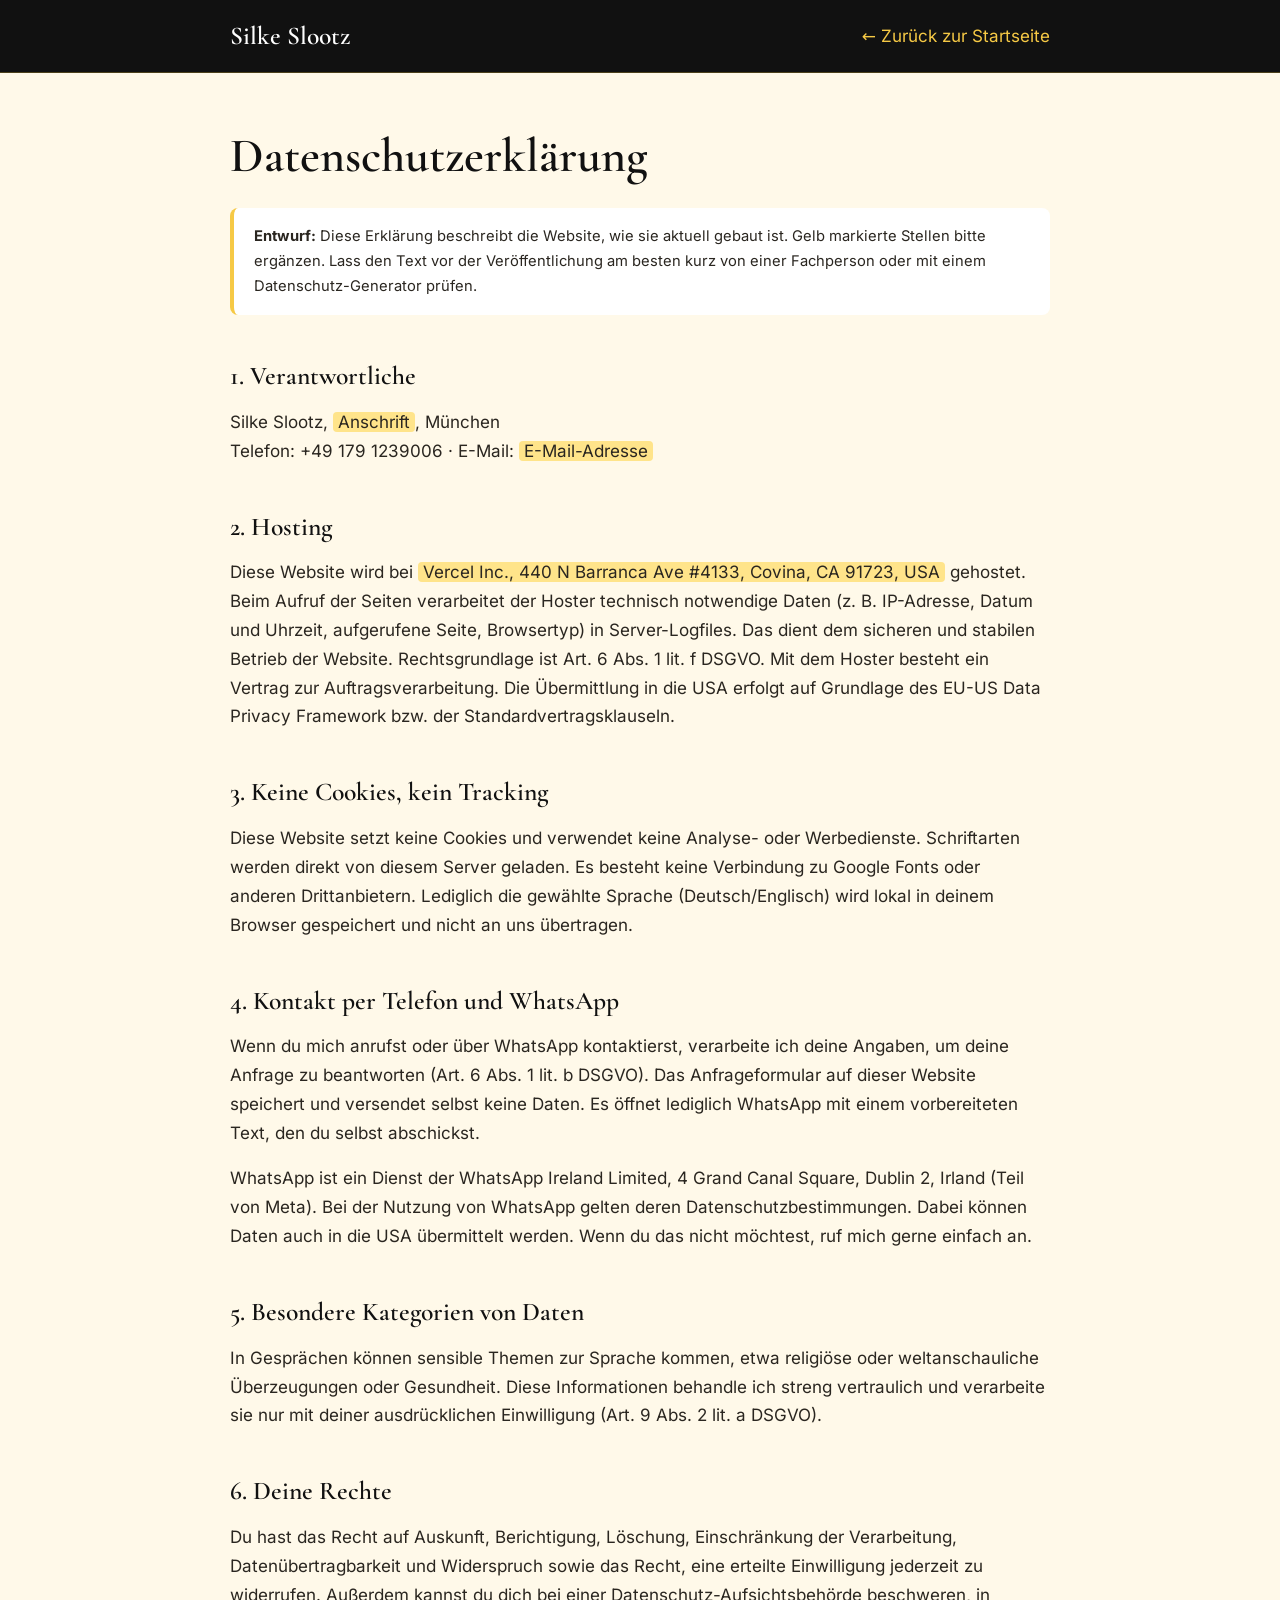
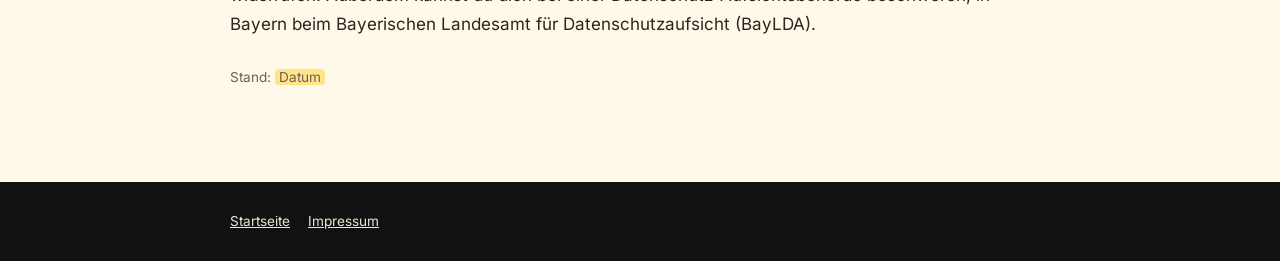
==== datenschutz.html @ 40a0b45f "Erster Entwurf der Website (Deutsch/Englisch) Co-Authored-By: Claude Opus 5.5 <noreply@anthropic.com" ====
<!doctype html>
<html lang="de">
<head>
<meta charset="utf-8">
<meta name="viewport" content="width=device-width, initial-scale=1">
<title>Datenschutz – Silke Slootz</title>
<meta name="robots" content="noindex">
<link rel="icon" href="favicon.svg" type="image/svg+xml">
<link rel="stylesheet" href="legal.css">
</head>
<body>
<header><div class="wrap"><a class="brand" href="index.html">Silke Slootz</a><a href="index.html">← Zurück zur Startseite</a></div></header>
<main class="wrap">
  <h1>Datenschutzerklärung</h1>
  <p class="box"><strong>Entwurf:</strong> Diese Erklärung beschreibt die Website, wie sie aktuell gebaut ist. Gelb markierte Stellen bitte ergänzen. Lass den Text vor der Veröffentlichung am besten kurz von einer Fachperson oder mit einem Datenschutz-Generator prüfen.</p>

  <h2>1. Verantwortliche</h2>
  <p>Silke Slootz, <span class="todo">Anschrift</span>, München<br>
  Telefon: +49 179 1239006 · E-Mail: <span class="todo">E-Mail-Adresse</span></p>

  <h2>2. Hosting</h2>
  <p>Diese Website wird bei <span class="todo">Vercel Inc., 440 N Barranca Ave #4133, Covina, CA 91723, USA</span> gehostet. Beim Aufruf der Seiten verarbeitet der Hoster technisch notwendige Daten (z.&nbsp;B. IP-Adresse, Datum und Uhrzeit, aufgerufene Seite, Browsertyp) in Server-Logfiles. Das dient dem sicheren und stabilen Betrieb der Website. Rechtsgrundlage ist Art.&nbsp;6 Abs.&nbsp;1 lit.&nbsp;f DSGVO. Mit dem Hoster besteht ein Vertrag zur Auftragsverarbeitung. Die Übermittlung in die USA erfolgt auf Grundlage des EU-US Data Privacy Framework bzw. der Standardvertragsklauseln.</p>

  <h2>3. Keine Cookies, kein Tracking</h2>
  <p>Diese Website setzt keine Cookies und verwendet keine Analyse- oder Werbedienste. Schriftarten werden direkt von diesem Server geladen. Es besteht keine Verbindung zu Google Fonts oder anderen Drittanbietern. Lediglich die gewählte Sprache (Deutsch/Englisch) wird lokal in deinem Browser gespeichert und nicht an uns übertragen.</p>

  <h2>4. Kontakt per Telefon und WhatsApp</h2>
  <p>Wenn du mich anrufst oder über WhatsApp kontaktierst, verarbeite ich deine Angaben, um deine Anfrage zu beantworten (Art.&nbsp;6 Abs.&nbsp;1 lit.&nbsp;b DSGVO). Das Anfrageformular auf dieser Website speichert und versendet selbst keine Daten. Es öffnet lediglich WhatsApp mit einem vorbereiteten Text, den du selbst abschickst.</p>
  <p>WhatsApp ist ein Dienst der WhatsApp Ireland Limited, 4 Grand Canal Square, Dublin 2, Irland (Teil von Meta). Bei der Nutzung von WhatsApp gelten deren Datenschutzbestimmungen. Dabei können Daten auch in die USA übermittelt werden. Wenn du das nicht möchtest, ruf mich gerne einfach an.</p>

  <h2>5. Besondere Kategorien von Daten</h2>
  <p>In Gesprächen können sensible Themen zur Sprache kommen, etwa religiöse oder weltanschauliche Überzeugungen oder Gesundheit. Diese Informationen behandle ich streng vertraulich und verarbeite sie nur mit deiner ausdrücklichen Einwilligung (Art.&nbsp;9 Abs.&nbsp;2 lit.&nbsp;a DSGVO).</p>

  <h2>6. Deine Rechte</h2>
  <p>Du hast das Recht auf Auskunft, Berichtigung, Löschung, Einschränkung der Verarbeitung, Datenübertragbarkeit und Widerspruch sowie das Recht, eine erteilte Einwilligung jederzeit zu widerrufen. Außerdem kannst du dich bei einer Datenschutz-Aufsichtsbehörde beschweren, in Bayern beim Bayerischen Landesamt für Datenschutzaufsicht (BayLDA).</p>

  <p style="margin-top:2em;font-size:.85rem;color:#6B6252">Stand: <span class="todo">Datum</span></p>
</main>
<footer><div class="wrap"><a href="index.html">Startseite</a><a href="impressum.html">Impressum</a></div></footer>
</body>
</html>
---- legal.css ----
@font-face { font-family: "Cormorant"; src: url(fonts/cormorant.woff2) format("woff2"); font-weight: 300 700; font-display: swap; }
@font-face { font-family: "Inter"; src: url(fonts/inter.woff2) format("woff2"); font-weight: 100 900; font-display: swap; }
* { box-sizing: border-box; }
body { margin: 0; background: #FFF9E9; color: #2A2620; font: 400 17px/1.7 "Inter", system-ui, sans-serif; }
header { background: #111; border-bottom: 1px solid rgba(212, 175, 55, .3); }
header .wrap { height: 72px; display: flex; align-items: center; justify-content: space-between; }
header a { color: #F6C945; text-decoration: none; }
.brand { font: 600 1.6rem/1 "Cormorant", Georgia, serif; color: #fff !important; }
.wrap { width: min(820px, 100% - 32px); margin-inline: auto; }
main { padding: 56px 0 80px; }
h1, h2 { font-family: "Cormorant", Georgia, serif; font-weight: 600; line-height: 1.15; color: #111; }
h1 { font-size: clamp(2.2rem, 5vw, 3rem); margin: 0 0 .3em; }
h2 { font-size: 1.6rem; margin: 1.8em 0 .4em; }
a { color: #9C7A16; }
.todo { background: #FFE48A; padding: 0 .3em; border-radius: 4px; }
.box { background: #fff; border-left: 4px solid #F6C945; padding: 16px 20px; border-radius: 8px; margin: 24px 0; font-size: .92rem; }
footer { background: #111; color: #A9A08A; padding: 28px 0; font-size: .85rem; }
footer a { color: #EDE6D2; margin-right: 18px; }
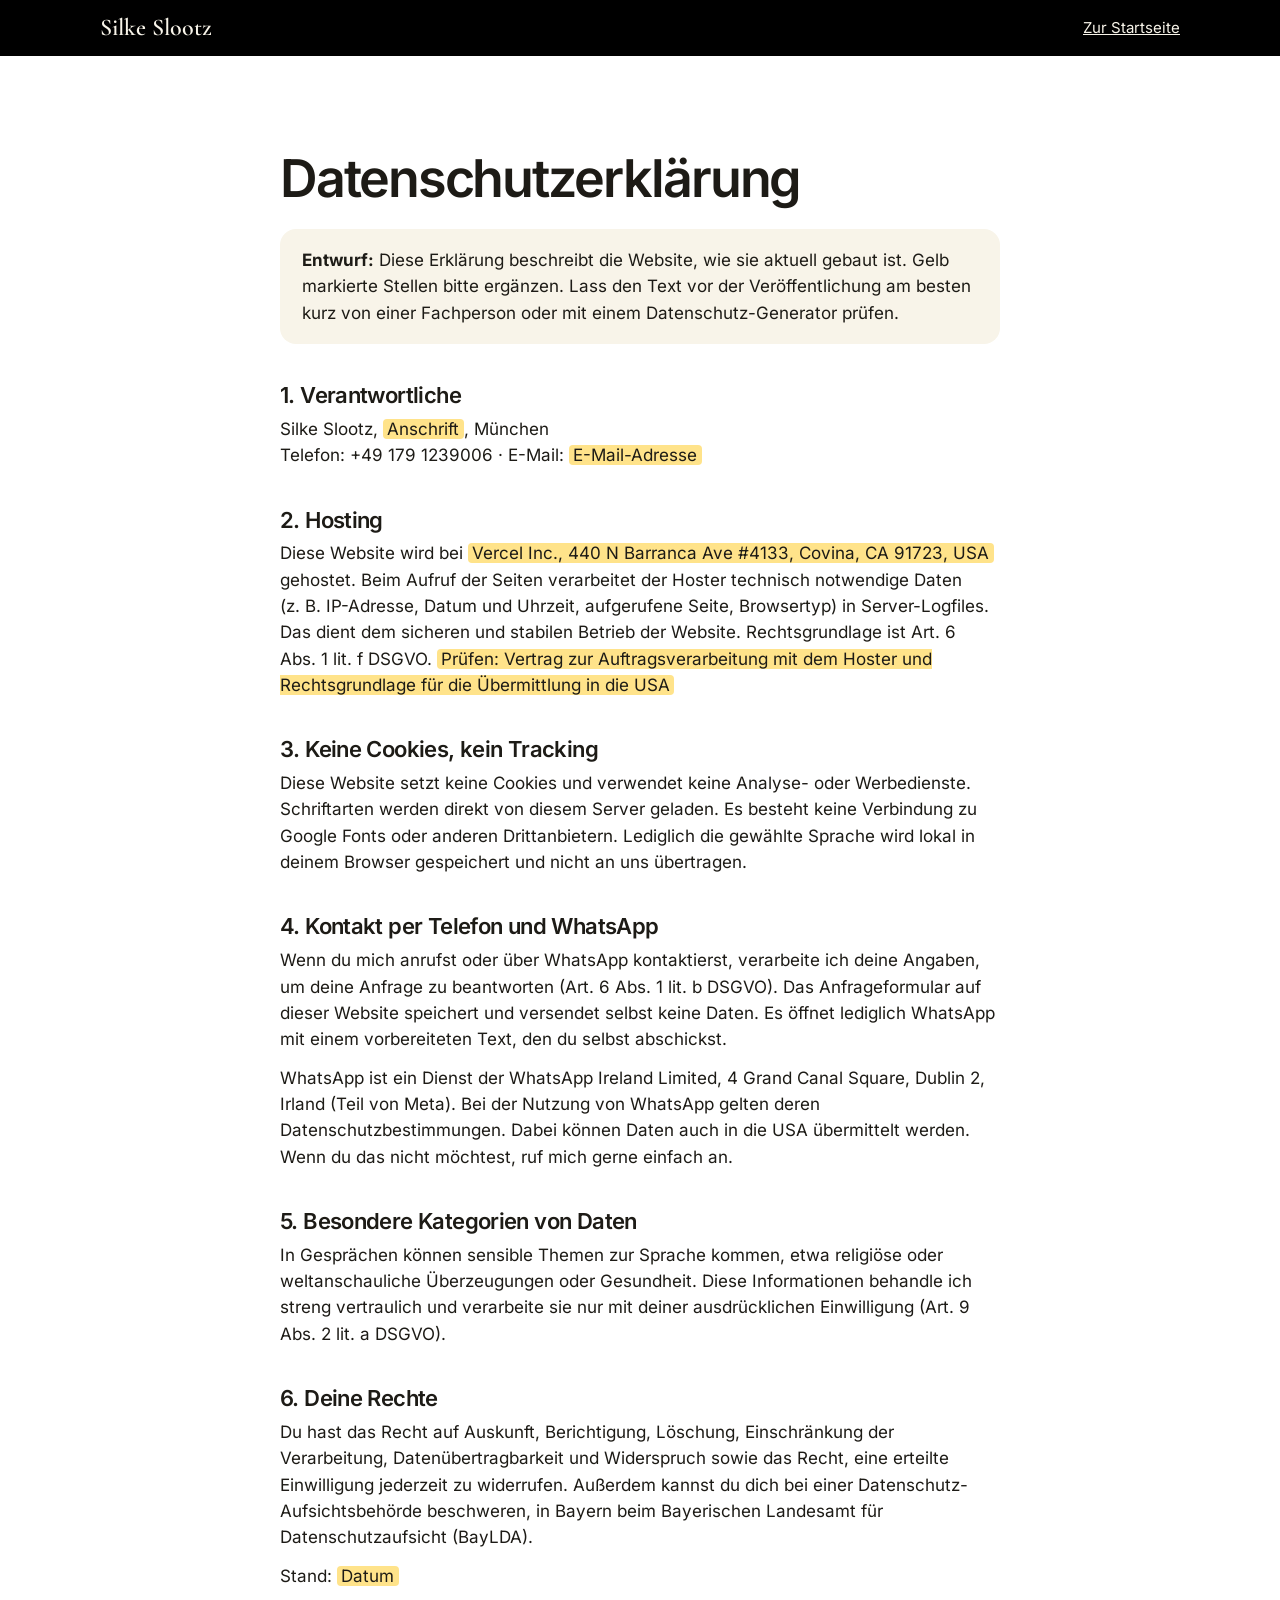
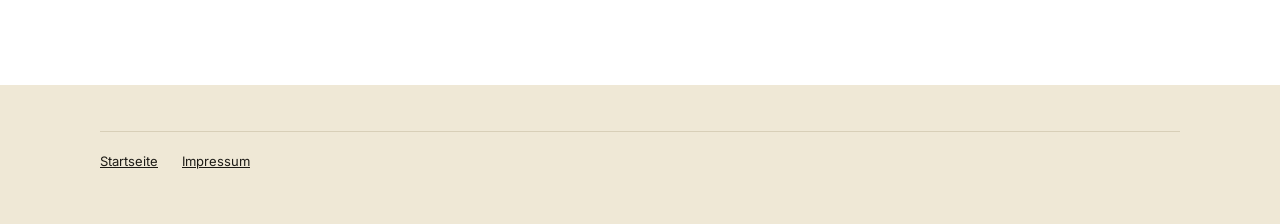
==== commit d44f884d: "Website im Apple-Stil, Seite 'Die Ebenen' und vier Sprachen - Startseite neu gestaltet, Befunde der " ====
--- a/datenschutz.html
+++ b/datenschutz.html
@@ -6,11 +6,12 @@
 <title>Datenschutz – Silke Slootz</title>
 <meta name="robots" content="noindex">
 <link rel="icon" href="favicon.svg" type="image/svg+xml">
+<link rel="stylesheet" href="styles.css">
 <link rel="stylesheet" href="legal.css">
 </head>
-<body>
-<header><div class="wrap"><a class="brand" href="index.html">Silke Slootz</a><a href="index.html">← Zurück zur Startseite</a></div></header>
-<main class="wrap">
+<body class="legal">
+<header class="header"><div class="bar"><a class="brand" href="index.html">Silke Slootz</a><a class="back" href="index.html">Zur Startseite</a></div></header>
+<main>
   <h1>Datenschutzerklärung</h1>
   <p class="box"><strong>Entwurf:</strong> Diese Erklärung beschreibt die Website, wie sie aktuell gebaut ist. Gelb markierte Stellen bitte ergänzen. Lass den Text vor der Veröffentlichung am besten kurz von einer Fachperson oder mit einem Datenschutz-Generator prüfen.</p>
 
@@ -19,10 +20,10 @@
   Telefon: +49 179 1239006 · E-Mail: <span class="todo">E-Mail-Adresse</span></p>
 
   <h2>2. Hosting</h2>
-  <p>Diese Website wird bei <span class="todo">Vercel Inc., 440 N Barranca Ave #4133, Covina, CA 91723, USA</span> gehostet. Beim Aufruf der Seiten verarbeitet der Hoster technisch notwendige Daten (z.&nbsp;B. IP-Adresse, Datum und Uhrzeit, aufgerufene Seite, Browsertyp) in Server-Logfiles. Das dient dem sicheren und stabilen Betrieb der Website. Rechtsgrundlage ist Art.&nbsp;6 Abs.&nbsp;1 lit.&nbsp;f DSGVO. Mit dem Hoster besteht ein Vertrag zur Auftragsverarbeitung. Die Übermittlung in die USA erfolgt auf Grundlage des EU-US Data Privacy Framework bzw. der Standardvertragsklauseln.</p>
+  <p>Diese Website wird bei <span class="todo">Vercel Inc., 440 N Barranca Ave #4133, Covina, CA 91723, USA</span> gehostet. Beim Aufruf der Seiten verarbeitet der Hoster technisch notwendige Daten (z.&nbsp;B. IP-Adresse, Datum und Uhrzeit, aufgerufene Seite, Browsertyp) in Server-Logfiles. Das dient dem sicheren und stabilen Betrieb der Website. Rechtsgrundlage ist Art.&nbsp;6 Abs.&nbsp;1 lit.&nbsp;f DSGVO. <span class="todo">Prüfen: Vertrag zur Auftragsverarbeitung mit dem Hoster und Rechtsgrundlage für die Übermittlung in die USA</span></p>
 
   <h2>3. Keine Cookies, kein Tracking</h2>
-  <p>Diese Website setzt keine Cookies und verwendet keine Analyse- oder Werbedienste. Schriftarten werden direkt von diesem Server geladen. Es besteht keine Verbindung zu Google Fonts oder anderen Drittanbietern. Lediglich die gewählte Sprache (Deutsch/Englisch) wird lokal in deinem Browser gespeichert und nicht an uns übertragen.</p>
+  <p>Diese Website setzt keine Cookies und verwendet keine Analyse- oder Werbedienste. Schriftarten werden direkt von diesem Server geladen. Es besteht keine Verbindung zu Google Fonts oder anderen Drittanbietern. Lediglich die gewählte Sprache wird lokal in deinem Browser gespeichert und nicht an uns übertragen.</p>
 
   <h2>4. Kontakt per Telefon und WhatsApp</h2>
   <p>Wenn du mich anrufst oder über WhatsApp kontaktierst, verarbeite ich deine Angaben, um deine Anfrage zu beantworten (Art.&nbsp;6 Abs.&nbsp;1 lit.&nbsp;b DSGVO). Das Anfrageformular auf dieser Website speichert und versendet selbst keine Daten. Es öffnet lediglich WhatsApp mit einem vorbereiteten Text, den du selbst abschickst.</p>
@@ -34,8 +35,8 @@
   <h2>6. Deine Rechte</h2>
   <p>Du hast das Recht auf Auskunft, Berichtigung, Löschung, Einschränkung der Verarbeitung, Datenübertragbarkeit und Widerspruch sowie das Recht, eine erteilte Einwilligung jederzeit zu widerrufen. Außerdem kannst du dich bei einer Datenschutz-Aufsichtsbehörde beschweren, in Bayern beim Bayerischen Landesamt für Datenschutzaufsicht (BayLDA).</p>
 
-  <p style="margin-top:2em;font-size:.85rem;color:#6B6252">Stand: <span class="todo">Datum</span></p>
+  <p>Stand: <span class="todo">Datum</span></p>
 </main>
-<footer><div class="wrap"><a href="index.html">Startseite</a><a href="impressum.html">Impressum</a></div></footer>
+<footer class="footer"><div class="wrap footer-row"><a href="index.html">Startseite</a><a href="impressum.html">Impressum</a></div></footer>
 </body>
 </html>
--- a/styles.css
+++ b/styles.css
@@ -0,0 +1,293 @@
+/* Werte und Regeln: siehe DESIGN.md */
+@font-face { font-family: "Inter"; src: url(fonts/inter.woff2) format("woff2"); font-weight: 100 900; font-display: swap; }
+@font-face { font-family: "Cormorant"; src: url(fonts/cormorant.woff2) format("woff2"); font-weight: 300 700; font-display: swap; }
+
+:root {
+  --black: #000; --ink: #1D1B16; --ink-2: #5F594D;
+  --paper: #fff; --paper-2: #F8F4E9; --line: #E4DDCB;
+  --sun: #F6C945; --sun-2: #FFD964; --gold-ink: #7A5B00;
+  --on-dark: #F8F4E9; --on-dark-2: #B9B2A2; --tile-dark: #15130E; --line-dark: #3A362C;
+  --error: #B3261E;
+  --sans: "Inter", system-ui, -apple-system, "Segoe UI", sans-serif;
+  --serif: "Cormorant", Georgia, serif;
+  --r-tile: 28px; --r-field: 14px; --bar: 56px;
+  --ease: cubic-bezier(.22, 1, .36, 1);
+  color-scheme: light;
+}
+
+*, *::before, *::after { box-sizing: border-box; }
+html { scroll-behavior: smooth; scroll-padding-top: calc(var(--bar) + 8px); -webkit-text-size-adjust: 100%; }
+body { margin: 0; background: var(--paper); color: var(--ink); font: 400 17px/1.55 var(--sans); -webkit-font-smoothing: antialiased; text-rendering: optimizeLegibility; }
+img { display: block; max-width: 100%; height: auto; }
+h1, h2, h3, p, ol, ul, dl, dd { margin: 0; padding: 0; }
+ol, ul { list-style: none; }
+h1, h2, h3 { font-weight: 600; letter-spacing: -.028em; line-height: 1.08; text-wrap: balance; overflow-wrap: break-word; hyphens: manual; }
+h1 { font-size: clamp(2.6rem, 8.2vw, 5.5rem); letter-spacing: -.04em; line-height: 1.02; }
+h2 { font-size: clamp(2.1rem, 5.4vw, 3.5rem); }
+h3 { font-size: clamp(1.45rem, 2.6vw, 1.75rem); }
+p { text-wrap: pretty; }
+a { color: var(--gold-ink); }
+.wrap { width: min(1080px, 100% - 40px); margin-inline: auto; }
+.narrow { max-width: 760px; }
+.center { text-align: center; margin-inline: auto; }
+.lead { font-size: clamp(1.15rem, 2.1vw, 1.35rem); line-height: 1.5; color: var(--ink-2); margin-top: 20px; }
+.small { font-size: .875rem; line-height: 1.55; color: var(--ink-2); max-width: 66ch; }
+.section { padding: clamp(88px, 12vw, 160px) 0; }
+.paper-2 { background: var(--paper-2); }
+:focus-visible { outline: 3px solid var(--gold-ink); outline-offset: 3px; border-radius: 6px; }
+.header :focus-visible, .stage :focus-visible, .hero :focus-visible, .tile.dark :focus-visible { outline-color: var(--sun); }
+.skip { position: fixed; left: 16px; top: -80px; z-index: 100; background: var(--sun); color: #000; padding: 12px 18px; border-radius: 10px; }
+.skip:focus { top: 8px; }
+
+/* Schaltflächen */
+.btn { display: inline-flex; align-items: center; justify-content: center; min-height: 48px; padding: 12px 26px; border: 0; border-radius: 999px; background: var(--sun); color: #000; font: 600 1.0625rem/1.2 var(--sans); letter-spacing: -.01em; text-decoration: none; cursor: pointer; transition: background-color .2s, transform .2s var(--ease); }
+.btn:hover { background: var(--sun-2); }
+.btn:active { transform: scale(.97); }
+.more { display: inline-flex; align-items: center; min-height: 48px; font-size: 1.0625rem; text-decoration: none; }
+.more::after { content: "›"; margin-left: .3em; font-size: 1.25em; line-height: 1; transition: transform .2s var(--ease); }
+.more:hover { text-decoration: underline; text-underline-offset: 4px; }
+.more:hover::after { transform: translateX(3px); }
+.more.on-dark { color: var(--sun); }
+
+/* Kopfzeile */
+.header { position: sticky; top: 0; z-index: 50; background: #000; }
+.bar { width: min(1080px, 100% - 40px); margin-inline: auto; height: var(--bar); display: flex; align-items: center; gap: 20px; }
+.brand { font: 600 1.5rem/1 var(--serif); color: var(--on-dark); text-decoration: none; white-space: nowrap; padding: 10px 0; }
+.nav { display: flex; gap: 2px; margin-left: auto; }
+.nav a { color: var(--on-dark); opacity: .82; text-decoration: none; font-size: .875rem; padding: 12px 10px; white-space: nowrap; transition: opacity .2s; }
+.nav a:hover, .nav a[aria-current] { opacity: 1; }
+.nav a[aria-current] { color: var(--sun); }
+.right { display: flex; align-items: center; gap: 8px; }
+.lang { display: flex; border: 1px solid rgba(255, 255, 255, .25); border-radius: 999px; overflow: hidden; flex: none; }
+.lang button { background: none; border: 0; color: #fff; min-width: 36px; padding: 0 8px; height: 40px; font: 600 .75rem/1 var(--sans); cursor: pointer; opacity: .75; position: relative; }
+.lang button:hover { opacity: 1; }
+.lang button[aria-pressed="true"] { background: var(--sun); color: #000; opacity: 1; }
+.lang button:focus-visible { outline-offset: -3px; }
+.lang button[aria-pressed="true"]:focus-visible { outline-color: #000; }
+.burger { display: none; width: 44px; height: 44px; margin-right: -10px; background: none; border: 0; cursor: pointer; position: relative; }
+.burger span { position: absolute; left: 12px; right: 12px; height: 2px; border-radius: 2px; background: var(--on-dark); transition: transform .3s var(--ease); }
+.burger span:first-child { top: 17px; }
+.burger span:last-child { top: 25px; }
+.burger[aria-expanded="true"] span:first-child { transform: translateY(4px) rotate(45deg); }
+.burger[aria-expanded="true"] span:last-child { transform: translateY(-4px) rotate(-45deg); }
+.js .lang { visibility: visible; }
+html:not(.js) .lang, html:not(.js) .burger { display: none; }
+
+@media (max-width: 940px) {
+  .right { margin-left: auto; }
+  .js .burger { display: block; }
+  .js .nav { position: absolute; top: var(--bar); left: 0; right: 0; flex-direction: column; background: #000; padding: 8px 20px 28px; max-height: calc(100vh - var(--bar)); max-height: calc(100dvh - var(--bar)); overflow: auto; visibility: hidden; opacity: 0; transform: translateY(-8px); transition: opacity .25s, transform .25s var(--ease), visibility 0s .25s; }
+  .js .nav.open { visibility: visible; opacity: 1; transform: none; transition: opacity .25s, transform .25s var(--ease); }
+  .js .nav a { font-size: 1.5rem; font-weight: 600; letter-spacing: -.02em; padding: 12px 0; opacity: 1; }
+  html:not(.js) .nav { overflow-x: auto; }
+}
+@media (max-width: 420px) {
+  .bar { width: calc(100% - 28px); gap: 8px; }
+  .brand { font-size: 1.3rem; }
+  .lang button { min-width: 31px; padding: 0 5px; }
+  .right { gap: 2px; }
+}
+
+/* Start */
+.hero { background: var(--black); color: var(--on-dark); text-align: center; overflow: hidden; padding-top: clamp(56px, 9vh, 104px); }
+.hero-name { font: 600 clamp(1.5rem, 3vw, 2rem)/1.1 var(--serif); color: var(--sun); margin-bottom: 12px; }
+.hero-sub { font-size: clamp(1.15rem, 2.4vw, 1.5rem); line-height: 1.4; color: var(--on-dark-2); margin: 20px auto 0; max-width: 34em; text-wrap: balance; }
+.cta { display: flex; flex-wrap: wrap; justify-content: center; gap: 8px 28px; margin-top: 32px; }
+.hero-img { width: min(860px, 100%); margin: clamp(32px, 5vw, 56px) auto 0; -webkit-mask-image: linear-gradient(90deg, transparent, #000 22%, #000 78%, transparent), linear-gradient(transparent, #000 12%, #000 74%, transparent); -webkit-mask-composite: source-in; mask-image: linear-gradient(90deg, transparent, #000 22%, #000 78%, transparent), linear-gradient(transparent, #000 12%, #000 74%, transparent); mask-composite: intersect; }
+@media (max-width: 640px) {
+  .hero-img { width: 128%; max-width: none; margin-left: -10%; }
+}
+@supports (animation-timeline: view()) {
+  @media (prefers-reduced-motion: no-preference) {
+    .hero-img { animation: settle linear both; animation-timeline: view(); animation-range: entry 0% cover 45%; }
+    @keyframes settle { from { transform: scale(1.06); } to { transform: none; } }
+  }
+}
+
+/* Aussage */
+.statement { padding: clamp(96px, 14vw, 180px) 0; }
+.statement p { font-size: clamp(1.6rem, 4vw, 2.5rem); line-height: 1.22; letter-spacing: -.025em; font-weight: 600; color: var(--ink-2); text-wrap: balance; }
+.statement .strong { color: var(--ink); margin-top: .7em; }
+
+/* Kacheln */
+.bento { display: grid; grid-template-columns: repeat(2, minmax(0, 1fr)); gap: 20px; margin-top: clamp(36px, 5vw, 64px); align-items: start; }
+.tile { border-radius: var(--r-tile); overflow: hidden; background: var(--paper); }
+.tile.dark { background: var(--tile-dark); color: var(--on-dark); }
+.tile img { width: 100%; aspect-ratio: 720 / 250; object-fit: cover; }
+.tile .focus-hands { object-position: 46% 68%; }
+.tile-body { padding: 28px 32px 22px; }
+.tile-body > p { font-size: 1.1875rem; line-height: 1.45; margin-top: 8px; }
+.tile.dark .tile-body > p { color: var(--on-dark-2); }
+.tile.wide { grid-column: 1 / -1; }
+.tile.wide .tile-body { padding: 40px; }
+.tile.wide .tile-body > p { max-width: 46em; margin-top: 14px; }
+.tile.wide .tile-body > .small { font-size: .875rem; }
+details { margin-top: 10px; }
+summary { display: inline-flex; align-items: center; min-height: 44px; cursor: pointer; color: var(--sun); list-style: none; }
+summary::-webkit-details-marker { display: none; }
+summary::after { content: "+"; margin-left: .45em; font-size: 1.3em; line-height: 1; transition: transform .25s var(--ease); }
+details[open] summary::after { transform: rotate(45deg); }
+summary:hover { text-decoration: underline; text-underline-offset: 4px; }
+details p { color: var(--on-dark); padding-bottom: 12px; }
+@media (max-width: 760px) {
+  .bento { grid-template-columns: minmax(0, 1fr); gap: 16px; }
+  .tile-body, .tile.wide .tile-body { padding: 24px 24px 18px; }
+}
+
+/* Über Silke */
+.about { display: grid; grid-template-columns: 280px minmax(0, 1fr); gap: clamp(36px, 7vw, 96px); align-items: start; }
+.portrait { width: 100%; border-radius: var(--r-tile); outline: 1px solid rgba(0, 0, 0, .08); outline-offset: -1px; }
+.about p + p { margin-top: 18px; }
+.about p { max-width: 62ch; }
+@media (max-width: 760px) {
+  .about { grid-template-columns: minmax(0, 1fr); }
+  .portrait { width: 220px; }
+}
+
+/* Mein Weg */
+.gallery-head { display: flex; align-items: end; justify-content: space-between; gap: 24px; }
+.arrows { display: none; gap: 10px; }
+.js .arrows { display: flex; }
+.arrows button { width: 48px; height: 48px; border-radius: 50%; border: 0; background: #EAE2CE; color: var(--ink); cursor: pointer; display: grid; place-items: center; transition: background-color .2s, opacity .2s; }
+.arrows button:hover { background: #DFD5BB; }
+.arrows button:disabled { opacity: .4; cursor: default; }
+.arrows svg { width: 22px; height: 22px; fill: none; stroke: currentColor; stroke-width: 2; stroke-linecap: round; stroke-linejoin: round; }
+.gallery { --edge: max(20px, calc((100% - 1080px) / 2)); display: grid; grid-auto-flow: column; grid-auto-columns: min(340px, 80vw); gap: 20px; margin-top: clamp(32px, 4vw, 56px); padding: 6px var(--edge); overflow-x: auto; scroll-snap-type: x mandatory; scroll-padding-inline: var(--edge); scrollbar-width: none; }
+.gallery::-webkit-scrollbar { display: none; }
+.gallery:focus-visible { outline-offset: -3px; }
+.gallery li { scroll-snap-align: start; background: var(--paper); border-radius: var(--r-tile); padding: 36px 32px 40px; min-height: 290px; }
+.gallery h3 { font-size: 1.4375rem; }
+.gallery p { margin-top: 16px; color: var(--ink-2); }
+@media (max-width: 640px) { .arrows { display: none !important; } }
+
+/* Dunkle Bühne */
+.stage { background: var(--black); color: var(--on-dark); }
+.stage .lead, .stage .small { color: var(--on-dark-2); }
+.stage .narrow > p:not(.lead) { margin-top: 18px; color: var(--on-dark-2); }
+.levels { margin: clamp(40px, 6vw, 72px) 0 24px; border-top: 1px solid var(--line-dark); }
+.levels li { border-bottom: 1px solid var(--line-dark); }
+.levels a { display: flex; flex-wrap: wrap; justify-content: space-between; align-items: baseline; gap: 4px 24px; padding: 20px 0; color: inherit; text-decoration: none; }
+.levels a:hover strong { color: var(--sun); }
+.levels strong { font-size: clamp(1.25rem, 3vw, 1.75rem); font-weight: 600; letter-spacing: -.02em; }
+.levels li:first-child strong { color: var(--sun); }
+.levels span { color: var(--on-dark-2); }
+
+/* Chakren */
+.chakra { display: grid; grid-template-columns: minmax(0, 1.1fr) minmax(0, 1fr); gap: clamp(28px, 5vw, 64px); align-items: center; margin: clamp(40px, 6vw, 72px) 0 32px; }
+.chakra img { width: 100%; max-width: 560px; border-radius: var(--r-tile); }
+.chakra-list li { display: grid; grid-template-columns: 14px minmax(0, 1fr); column-gap: 18px; padding: 13px 0; border-bottom: 1px solid var(--line); }
+.chakra-list li:last-child { border-bottom: 0; }
+.chakra-list li::before { content: ""; width: 14px; height: 14px; border-radius: 50%; background: var(--c); margin-top: 6px; grid-row: 1 / 3; }
+.chakra-list strong { font-weight: 600; }
+.chakra-list span { color: var(--ink-2); font-size: .9375rem; grid-column: 2; }
+@media (max-width: 760px) { .chakra { grid-template-columns: minmax(0, 1fr); } }
+
+/* Dualität */
+.earth { width: min(672px, 100%); margin: clamp(28px, 4vw, 48px) auto 0; -webkit-mask-image: linear-gradient(90deg, transparent, #000 30%, #000 80%, transparent), linear-gradient(transparent, #000 25%, #000 60%, transparent); -webkit-mask-composite: source-in; mask-image: linear-gradient(90deg, transparent, #000 30%, #000 80%, transparent), linear-gradient(transparent, #000 25%, #000 60%, transparent); mask-composite: intersect; }
+.duo { display: grid; grid-template-columns: repeat(2, minmax(0, 1fr)); gap: 20px; margin: 28px 0 32px; }
+.duo > div { background: var(--tile-dark); border-radius: var(--r-tile); padding: 36px; }
+.duo > div:last-child { background: var(--sun); color: #000; }
+.duo-n { font-size: clamp(3rem, 8vw, 5rem); line-height: 1; font-weight: 600; letter-spacing: -.05em; margin-bottom: 20px; }
+.duo h3 + p { margin-top: 12px; color: var(--on-dark-2); }
+.duo > div:last-child h3 + p { color: #2B2410; }
+@media (max-width: 640px) { .duo { grid-template-columns: minmax(0, 1fr); } .duo > div { padding: 28px 24px; } }
+
+/* Werte */
+.values { display: grid; grid-template-columns: repeat(2, minmax(0, 1fr)); gap: 0 48px; margin-top: clamp(32px, 4vw, 56px); }
+.values > div { border-top: 1px solid var(--line); padding: 28px 0; }
+.values dt { font-size: 1.375rem; font-weight: 600; letter-spacing: -.02em; }
+.values dd { color: var(--ink-2); margin-top: 6px; }
+@media (max-width: 640px) { .values { grid-template-columns: minmax(0, 1fr); } }
+
+/* Kontakt */
+.contact { display: grid; grid-template-columns: minmax(0, 1fr) minmax(0, 1fr); gap: clamp(36px, 6vw, 80px); align-items: start; }
+.contact .small { margin-top: 20px; }
+.ways { margin-top: 28px; border-top: 1px solid var(--line); }
+.ways a { display: flex; flex-wrap: wrap; justify-content: space-between; gap: 2px 20px; padding: 18px 0; border-bottom: 1px solid var(--line); text-decoration: none; color: var(--ink); }
+.ways strong { font-weight: 600; color: var(--gold-ink); font-variant-numeric: tabular-nums; }
+.ways a:hover strong { text-decoration: underline; text-underline-offset: 4px; }
+.form { background: var(--paper); border-radius: var(--r-tile); padding: clamp(24px, 4vw, 40px); }
+.field { margin-top: 20px; }
+.field label { display: block; font-size: .9375rem; font-weight: 600; margin-bottom: 8px; }
+.field input, .field select, .field textarea { width: 100%; min-height: 50px; padding: 12px 16px; border: 1px solid #8C8472; border-radius: var(--r-field); background: #fff; color: var(--ink); font: inherit; }
+.field textarea { resize: vertical; display: block; }
+.field [aria-invalid="true"] { border-color: var(--error); border-width: 2px; }
+.err { color: var(--error); font-size: .9375rem; margin-top: 6px; }
+.form .btn { width: 100%; margin-top: 24px; }
+.form .small { margin-top: 14px; }
+.status { margin-top: 10px; font-size: .9375rem; }
+.status:empty { display: none; }
+@media (max-width: 820px) { .contact { grid-template-columns: minmax(0, 1fr); } }
+
+/* Fußzeile */
+.footer { background: #EFE8D6; color: var(--ink-2); font-size: .8125rem; line-height: 1.6; padding: 32px 0 40px; }
+.footer p { max-width: 90ch; }
+.footer-row { display: flex; flex-wrap: wrap; align-items: center; gap: 0 24px; margin-top: 14px; padding-top: 8px; border-top: 1px solid #D8CFB8; }
+.footer a { color: var(--ink); min-height: 44px; display: inline-flex; align-items: center; }
+
+/* Kontaktleiste, nur am Handy */
+.dock { display: none; }
+@media (max-width: 760px) {
+  .dock { position: fixed; z-index: 40; left: 12px; right: 12px; bottom: calc(10px + env(safe-area-inset-bottom)); display: flex; align-items: center; gap: 4px; padding: 6px 6px 6px 10px; border-radius: 999px; background: #1D1B16; border: 1px solid #4A4436; transition: transform .35s var(--ease), opacity .25s, visibility 0s; }
+  .dock a:not(.btn) { flex: 1; min-height: 44px; display: grid; place-items: center; color: var(--on-dark); text-decoration: none; font-size: .9375rem; font-weight: 500; }
+  .dock .btn { min-height: 44px; padding: 10px 22px; font-size: .9375rem; }
+  .dock :focus-visible { outline-color: var(--sun); border-radius: 999px; }
+  .js .dock.away { transform: translateY(140%); opacity: 0; visibility: hidden; transition: transform .35s var(--ease), opacity .25s, visibility 0s .35s; }
+  .footer { padding-bottom: 100px; }
+}
+
+/* Einblenden: nur mit JavaScript, sonst ist alles sofort sichtbar */
+.js .reveal { opacity: 0; transform: translateY(20px); transition: opacity .7s var(--ease), transform .7s var(--ease); }
+.js .reveal.in { opacity: 1; transform: none; }
+@media (prefers-reduced-motion: reduce) {
+  html { scroll-behavior: auto; }
+  .js .reveal { opacity: 1; transform: none; transition: none; }
+  .btn, .more::after, .burger span, .nav, .dock { transition: none !important; }
+}
+@media print { .js .reveal { opacity: 1; transform: none; } .header, .dock { display: none; } }
+
+/* Die Ebenen (index2.html) */
+.page[hidden] { display: none; }
+.page :focus-visible, .closing :focus-visible { outline-color: var(--sun); }
+.page h1:focus, .page h2:focus, main:focus { outline: none; }
+.scene { display: block; width: min(1600px, 100%); margin-inline: auto; aspect-ratio: 16 / 9; object-fit: cover; -webkit-mask: linear-gradient(#000 70%, transparent); mask: linear-gradient(#000 70%, transparent); }
+.hero .scene { margin-top: 24px; -webkit-mask: linear-gradient(transparent, #000 4%, #000 80%, transparent); mask: linear-gradient(transparent, #000 4%, #000 80%, transparent); }
+.level .scene { max-height: 78vh; }
+.level-body { position: relative; margin-top: clamp(-120px, -8vw, -32px); }
+.step { color: var(--sun); font-size: .9375rem; font-weight: 600; font-variant-numeric: tabular-nums; margin-bottom: 10px; }
+.level-body > h2 { font-size: clamp(2.4rem, 7vw, 4.5rem); letter-spacing: -.04em; max-width: 14ch; }
+.level-body > .lead { max-width: 34em; }
+.blocks { display: grid; grid-template-columns: repeat(2, minmax(0, 1fr)); gap: 20px; margin-top: clamp(40px, 6vw, 72px); }
+.blocks section { background: var(--tile-dark); border-radius: var(--r-tile); padding: 32px; }
+.blocks h3 { font-size: 1.3125rem; letter-spacing: -.02em; }
+.blocks p { color: var(--on-dark-2); margin-top: 12px; }
+.src { display: inline-flex; align-items: center; min-height: 44px; margin-right: 18px; font-size: .875rem; color: var(--sun); text-underline-offset: 4px; }
+.pager { display: flex; flex-wrap: wrap; justify-content: space-between; gap: 8px 32px; margin-top: 40px; padding-top: 16px; border-top: 1px solid var(--line-dark); font-weight: 600; }
+.more.back::after { content: none; }
+.more.back::before { content: "‹"; margin-right: .3em; font-size: 1.25em; line-height: 1; }
+.cards-wrap { padding: clamp(48px, 7vw, 96px) 0 0; }
+.cards { display: grid; grid-template-columns: repeat(3, minmax(0, 1fr)); gap: 20px; margin: clamp(32px, 4vw, 56px) 0 28px; }
+.cards a { display: block; height: 100%; background: var(--tile-dark); border-radius: var(--r-tile); overflow: hidden; color: inherit; text-decoration: none; padding-bottom: 26px; }
+.cards img { width: 100%; aspect-ratio: 16 / 10; object-fit: cover; transition: transform .6s var(--ease); }
+.cards a:hover img { transform: scale(1.04); }
+.cards strong, .cards span { display: block; padding: 0 26px; }
+.cards strong { font-size: 1.3125rem; font-weight: 600; letter-spacing: -.02em; line-height: 1.2; margin-top: 22px; }
+.cards span { color: var(--on-dark-2); margin-top: 6px; }
+.closing { padding: clamp(96px, 12vw, 160px) 0; }
+@media (max-width: 860px) { .cards { grid-template-columns: repeat(2, minmax(0, 1fr)); } .blocks { grid-template-columns: minmax(0, 1fr); } }
+@media (max-width: 560px) {
+  .cards { grid-template-columns: minmax(0, 1fr); }
+  .blocks section { padding: 26px 24px; }
+  .level .scene, .hero .scene { aspect-ratio: 1; }
+  #seelen .scene { aspect-ratio: 4 / 3; object-position: 55% 50%; }
+}
+@media (prefers-reduced-motion: reduce) { .cards img { transition: none; } .cards a:hover img { transform: none; } }
+
+
+
+
+
+
+
+
+
--- a/legal.css
+++ b/legal.css
@@ -1,18 +1,8 @@
-@font-face { font-family: "Cormorant"; src: url(fonts/cormorant.woff2) format("woff2"); font-weight: 300 700; font-display: swap; }
-@font-face { font-family: "Inter"; src: url(fonts/inter.woff2) format("woff2"); font-weight: 100 900; font-display: swap; }
-* { box-sizing: border-box; }
-body { margin: 0; background: #FFF9E9; color: #2A2620; font: 400 17px/1.7 "Inter", system-ui, sans-serif; }
-header { background: #111; border-bottom: 1px solid rgba(212, 175, 55, .3); }
-header .wrap { height: 72px; display: flex; align-items: center; justify-content: space-between; }
-header a { color: #F6C945; text-decoration: none; }
-.brand { font: 600 1.6rem/1 "Cormorant", Georgia, serif; color: #fff !important; }
-.wrap { width: min(820px, 100% - 32px); margin-inline: auto; }
-main { padding: 56px 0 80px; }
-h1, h2 { font-family: "Cormorant", Georgia, serif; font-weight: 600; line-height: 1.15; color: #111; }
-h1 { font-size: clamp(2.2rem, 5vw, 3rem); margin: 0 0 .3em; }
-h2 { font-size: 1.6rem; margin: 1.8em 0 .4em; }
-a { color: #9C7A16; }
-.todo { background: #FFE48A; padding: 0 .3em; border-radius: 4px; }
-.box { background: #fff; border-left: 4px solid #F6C945; padding: 16px 20px; border-radius: 8px; margin: 24px 0; font-size: .92rem; }
-footer { background: #111; color: #A9A08A; padding: 28px 0; font-size: .85rem; }
-footer a { color: #EDE6D2; margin-right: 18px; }
+/* Impressum und Datenschutz, ergänzt styles.css */
+.legal main { width: min(720px, 100% - 40px); margin-inline: auto; padding: clamp(56px, 8vw, 96px) 0; }
+.legal h1 { font-size: clamp(2rem, 6vw, 3.25rem); margin-bottom: 24px; overflow-wrap: anywhere; }
+.legal h2 { font-size: 1.375rem; margin: 40px 0 8px; }
+.legal main p + p { margin-top: 12px; }
+.legal .box { background: var(--paper-2); border-radius: 16px; padding: 18px 22px; }
+.legal .todo { background: #FFE38A; padding: 0 .25em; border-radius: 4px; }
+.legal .back { margin-left: auto; color: var(--on-dark); font-size: .9375rem; padding: 12px 0; }
